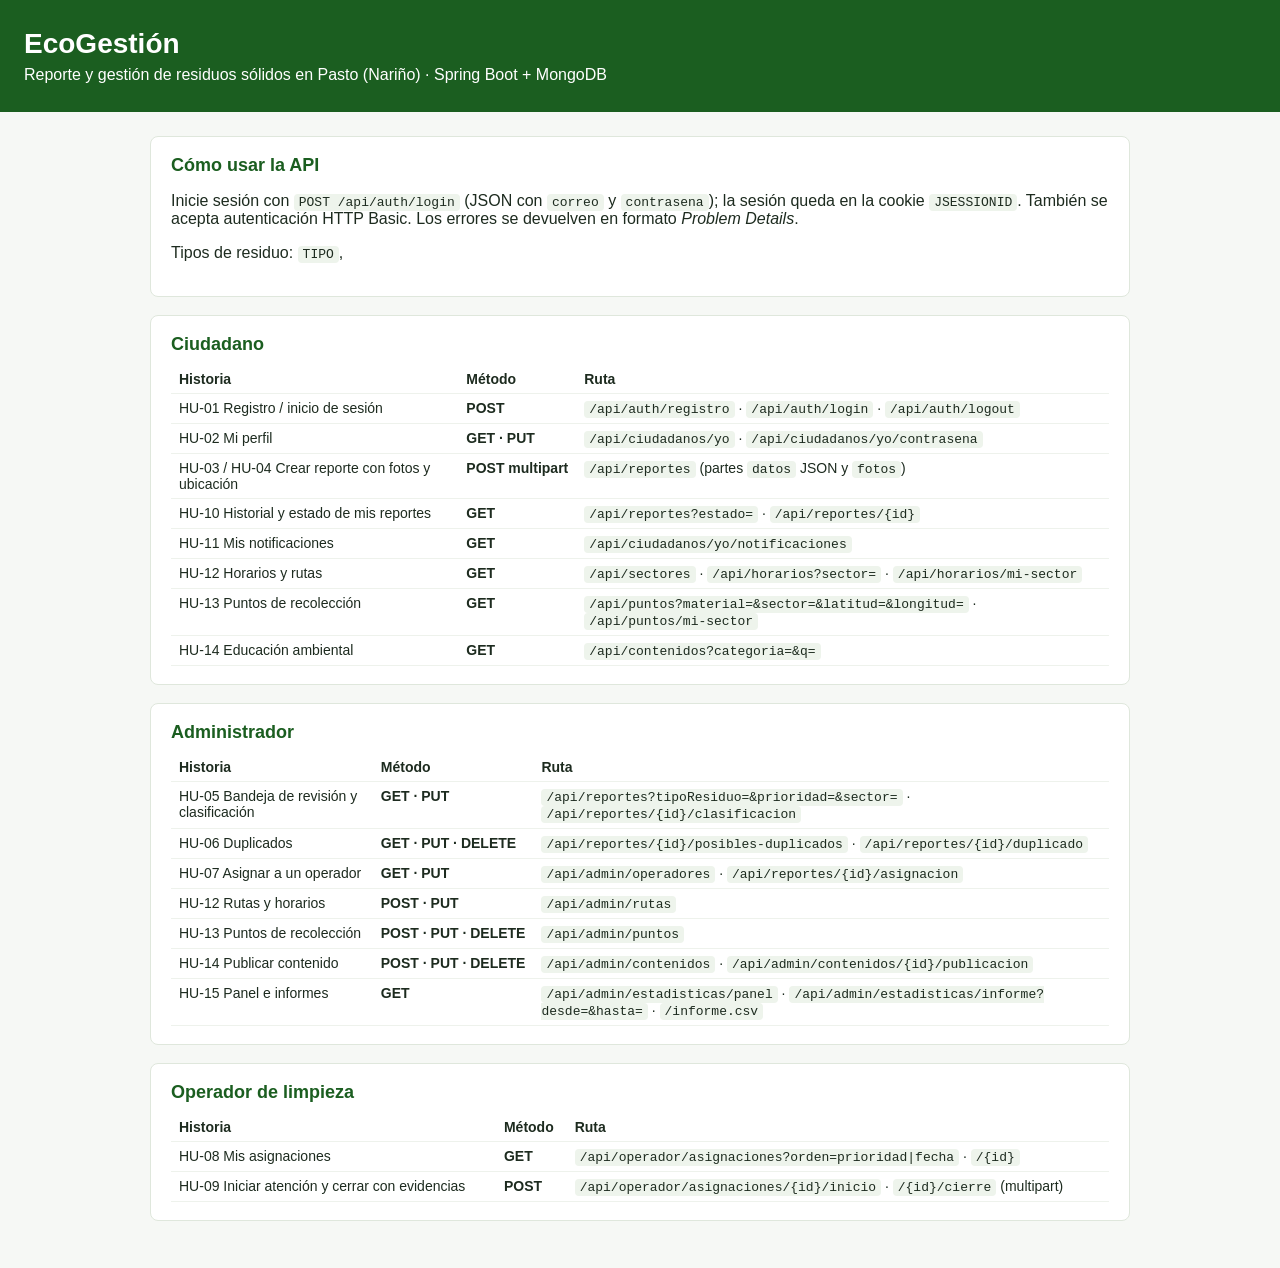
==== backend/src/main/resources/templates/index.html @ 68cafded "Backend Spring Boot + MongoDB de EcoGestión y diagramas alineados con el código - backend/: aplicaci" ====
<!DOCTYPE html>
<html lang="es" xmlns:th="http://www.thymeleaf.org">
<head>
    <meta charset="UTF-8">
    <meta name="viewport" content="width=device-width, initial-scale=1">
    <title>EcoGestión – API</title>
    <style>
        body { font-family: Arial, Helvetica, sans-serif; margin: 0; background: #f6f8f5; color: #1d2b1f; }
        header { background: #1b5e20; color: #fff; padding: 28px 24px; }
        header h1 { margin: 0 0 6px; font-size: 28px; }
        main { max-width: 980px; margin: 0 auto; padding: 24px 16px 48px; }
        section { background: #fff; border: 1px solid #dfe7dc; border-radius: 8px; padding: 18px 20px; margin-bottom: 18px; }
        h2 { font-size: 18px; margin: 0 0 10px; color: #1b5e20; }
        table { width: 100%; border-collapse: collapse; font-size: 14px; }
        th, td { text-align: left; padding: 6px 8px; border-bottom: 1px solid #eef2ec; vertical-align: top; }
        code { background: #eef4ec; padding: 1px 5px; border-radius: 4px; font-size: 13px; }
        .metodo { font-weight: bold; white-space: nowrap; }
        .rol { color: #5a6b5c; white-space: nowrap; }
    </style>
</head>
<body>
<header>
    <h1>EcoGestión</h1>
    <div>Reporte y gestión de residuos sólidos en Pasto (Nariño) · Spring Boot + MongoDB</div>
</header>
<main>
    <section>
        <h2>Cómo usar la API</h2>
        <p>Inicie sesión con <code>POST /api/auth/login</code> (JSON con <code>correo</code> y <code>contrasena</code>); la
            sesión queda en la cookie <code>JSESSIONID</code>. También se acepta autenticación HTTP Basic.
            Los errores se devuelven en formato <em>Problem Details</em>.</p>
        <p>Tipos de residuo: <span th:each="t, i : ${tipos}"><code th:text="${t}">TIPO</code><span th:if="${!i.last}">, </span></span></p>
    </section>
    <section>
        <h2>Ciudadano</h2>
        <table>
            <tr><th>Historia</th><th>Método</th><th>Ruta</th></tr>
            <tr><td>HU-01 Registro / inicio de sesión</td><td class="metodo">POST</td><td><code>/api/auth/registro</code> · <code>/api/auth/login</code> · <code>/api/auth/logout</code></td></tr>
            <tr><td>HU-02 Mi perfil</td><td class="metodo">GET · PUT</td><td><code>/api/ciudadanos/yo</code> · <code>/api/ciudadanos/yo/contrasena</code></td></tr>
            <tr><td>HU-03 / HU-04 Crear reporte con fotos y ubicación</td><td class="metodo">POST multipart</td><td><code>/api/reportes</code> (partes <code>datos</code> JSON y <code>fotos</code>)</td></tr>
            <tr><td>HU-10 Historial y estado de mis reportes</td><td class="metodo">GET</td><td><code>/api/reportes?estado=</code> · <code>/api/reportes/{id}</code></td></tr>
            <tr><td>HU-11 Mis notificaciones</td><td class="metodo">GET</td><td><code>/api/ciudadanos/yo/notificaciones</code></td></tr>
            <tr><td>HU-12 Horarios y rutas</td><td class="metodo">GET</td><td><code>/api/sectores</code> · <code>/api/horarios?sector=</code> · <code>/api/horarios/mi-sector</code></td></tr>
            <tr><td>HU-13 Puntos de recolección</td><td class="metodo">GET</td><td><code>/api/puntos?material=&amp;sector=&amp;latitud=&amp;longitud=</code> · <code>/api/puntos/mi-sector</code></td></tr>
            <tr><td>HU-14 Educación ambiental</td><td class="metodo">GET</td><td><code>/api/contenidos?categoria=&amp;q=</code></td></tr>
        </table>
    </section>
    <section>
        <h2>Administrador</h2>
        <table>
            <tr><th>Historia</th><th>Método</th><th>Ruta</th></tr>
            <tr><td>HU-05 Bandeja de revisión y clasificación</td><td class="metodo">GET · PUT</td><td><code>/api/reportes?tipoResiduo=&amp;prioridad=&amp;sector=</code> · <code>/api/reportes/{id}/clasificacion</code></td></tr>
            <tr><td>HU-06 Duplicados</td><td class="metodo">GET · PUT · DELETE</td><td><code>/api/reportes/{id}/posibles-duplicados</code> · <code>/api/reportes/{id}/duplicado</code></td></tr>
            <tr><td>HU-07 Asignar a un operador</td><td class="metodo">GET · PUT</td><td><code>/api/admin/operadores</code> · <code>/api/reportes/{id}/asignacion</code></td></tr>
            <tr><td>HU-12 Rutas y horarios</td><td class="metodo">POST · PUT</td><td><code>/api/admin/rutas</code></td></tr>
            <tr><td>HU-13 Puntos de recolección</td><td class="metodo">POST · PUT · DELETE</td><td><code>/api/admin/puntos</code></td></tr>
            <tr><td>HU-14 Publicar contenido</td><td class="metodo">POST · PUT · DELETE</td><td><code>/api/admin/contenidos</code> · <code>/api/admin/contenidos/{id}/publicacion</code></td></tr>
            <tr><td>HU-15 Panel e informes</td><td class="metodo">GET</td><td><code>/api/admin/estadisticas/panel</code> · <code>/api/admin/estadisticas/informe?desde=&amp;hasta=</code> · <code>/informe.csv</code></td></tr>
        </table>
    </section>
    <section>
        <h2>Operador de limpieza</h2>
        <table>
            <tr><th>Historia</th><th>Método</th><th>Ruta</th></tr>
            <tr><td>HU-08 Mis asignaciones</td><td class="metodo">GET</td><td><code>/api/operador/asignaciones?orden=prioridad|fecha</code> · <code>/{id}</code></td></tr>
            <tr><td>HU-09 Iniciar atención y cerrar con evidencias</td><td class="metodo">POST</td><td><code>/api/operador/asignaciones/{id}/inicio</code> · <code>/{id}/cierre</code> (multipart)</td></tr>
        </table>
    </section>
</main>
</body>
</html>
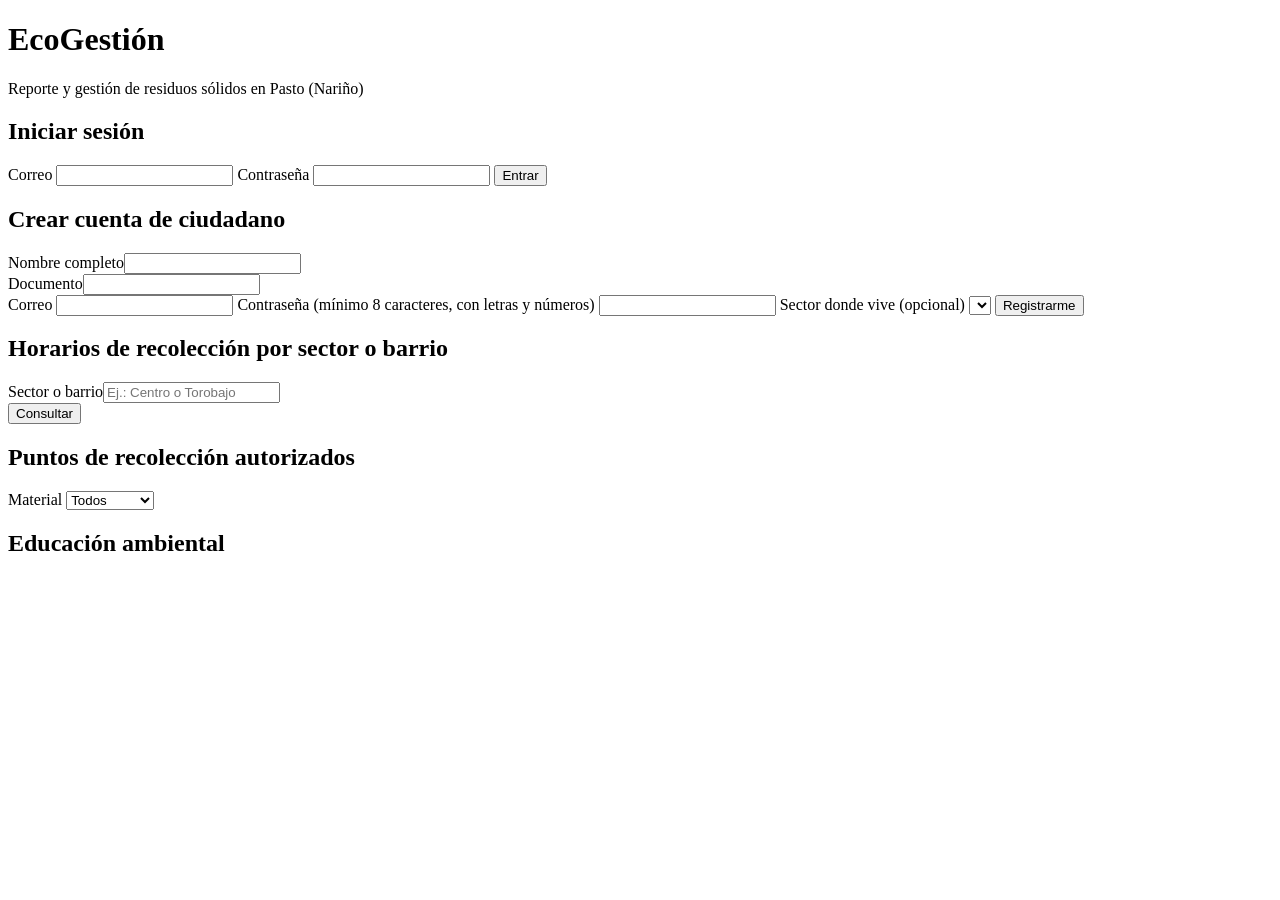
==== commit dcc7ad45: "Código comentado con patrones GRASP y frontend HTML básico - Cada clase del backend explica qué hace" ====
--- a/backend/src/main/resources/templates/index.html
+++ b/backend/src/main/resources/templates/index.html
@@ -1,71 +1,82 @@
 <!DOCTYPE html>
+<!--
+  Página de inicio (pública).
+  - Iniciar sesión: después lleva a la página del rol (ciudadano, administrador u operador). HU-01
+  - Registrarse como ciudadano. HU-01
+  - Consultas públicas: horarios por sector (HU-12), puntos de recolección (HU-13) y educación ambiental (HU-14).
+  La lógica está en /js/inicio.js.
+-->
 <html lang="es" xmlns:th="http://www.thymeleaf.org">
-<head>
-    <meta charset="UTF-8">
-    <meta name="viewport" content="width=device-width, initial-scale=1">
-    <title>EcoGestión – API</title>
-    <style>
-        body { font-family: Arial, Helvetica, sans-serif; margin: 0; background: #f6f8f5; color: #1d2b1f; }
-        header { background: #1b5e20; color: #fff; padding: 28px 24px; }
-        header h1 { margin: 0 0 6px; font-size: 28px; }
-        main { max-width: 980px; margin: 0 auto; padding: 24px 16px 48px; }
-        section { background: #fff; border: 1px solid #dfe7dc; border-radius: 8px; padding: 18px 20px; margin-bottom: 18px; }
-        h2 { font-size: 18px; margin: 0 0 10px; color: #1b5e20; }
-        table { width: 100%; border-collapse: collapse; font-size: 14px; }
-        th, td { text-align: left; padding: 6px 8px; border-bottom: 1px solid #eef2ec; vertical-align: top; }
-        code { background: #eef4ec; padding: 1px 5px; border-radius: 4px; font-size: 13px; }
-        .metodo { font-weight: bold; white-space: nowrap; }
-        .rol { color: #5a6b5c; white-space: nowrap; }
-    </style>
-</head>
+<head th:replace="~{fragmentos :: cabeza('Inicio')}"></head>
 <body>
-<header>
+<div class="portada">
     <h1>EcoGestión</h1>
-    <div>Reporte y gestión de residuos sólidos en Pasto (Nariño) · Spring Boot + MongoDB</div>
-</header>
+    <div>Reporte y gestión de residuos sólidos en Pasto (Nariño)</div>
+</div>
+
 <main>
+    <div class="columnas">
+        <section>
+            <h2>Iniciar sesión</h2>
+            <form id="formLogin">
+                <label for="loginCorreo">Correo</label>
+                <input id="loginCorreo" type="email" required>
+                <label for="loginContrasena">Contraseña</label>
+                <input id="loginContrasena" type="password" required>
+                <button type="submit">Entrar</button>
+            </form>
+            <div id="msgLogin" class="mensaje"></div>
+        </section>
+
+        <section>
+            <h2>Crear cuenta de ciudadano</h2>
+            <form id="formRegistro">
+                <div class="fila">
+                    <div><label for="regNombre">Nombre completo</label><input id="regNombre" required></div>
+                    <div><label for="regDocumento">Documento</label><input id="regDocumento" required></div>
+                </div>
+                <label for="regCorreo">Correo</label>
+                <input id="regCorreo" type="email" required>
+                <label for="regContrasena">Contraseña (mínimo 8 caracteres, con letras y números)</label>
+                <input id="regContrasena" type="password" required>
+                <label for="regSector">Sector donde vive (opcional)</label>
+                <select id="regSector"></select>
+                <button type="submit">Registrarme</button>
+            </form>
+            <div id="msgRegistro" class="mensaje"></div>
+        </section>
+    </div>
+
     <section>
-        <h2>Cómo usar la API</h2>
-        <p>Inicie sesión con <code>POST /api/auth/login</code> (JSON con <code>correo</code> y <code>contrasena</code>); la
-            sesión queda en la cookie <code>JSESSIONID</code>. También se acepta autenticación HTTP Basic.
-            Los errores se devuelven en formato <em>Problem Details</em>.</p>
-        <p>Tipos de residuo: <span th:each="t, i : ${tipos}"><code th:text="${t}">TIPO</code><span th:if="${!i.last}">, </span></span></p>
+        <h2>Horarios de recolección por sector o barrio</h2>
+        <div class="fila">
+            <div><label for="buscarSector">Sector o barrio</label><input id="buscarSector" placeholder="Ej.: Centro o Torobajo"></div>
+            <div style="flex:0"><button type="button" onclick="verHorarios()">Consultar</button></div>
+        </div>
+        <div id="msgHorarios" class="mensaje"></div>
+        <div id="horarios"></div>
     </section>
+
     <section>
-        <h2>Ciudadano</h2>
-        <table>
-            <tr><th>Historia</th><th>Método</th><th>Ruta</th></tr>
-            <tr><td>HU-01 Registro / inicio de sesión</td><td class="metodo">POST</td><td><code>/api/auth/registro</code> · <code>/api/auth/login</code> · <code>/api/auth/logout</code></td></tr>
-            <tr><td>HU-02 Mi perfil</td><td class="metodo">GET · PUT</td><td><code>/api/ciudadanos/yo</code> · <code>/api/ciudadanos/yo/contrasena</code></td></tr>
-            <tr><td>HU-03 / HU-04 Crear reporte con fotos y ubicación</td><td class="metodo">POST multipart</td><td><code>/api/reportes</code> (partes <code>datos</code> JSON y <code>fotos</code>)</td></tr>
-            <tr><td>HU-10 Historial y estado de mis reportes</td><td class="metodo">GET</td><td><code>/api/reportes?estado=</code> · <code>/api/reportes/{id}</code></td></tr>
-            <tr><td>HU-11 Mis notificaciones</td><td class="metodo">GET</td><td><code>/api/ciudadanos/yo/notificaciones</code></td></tr>
-            <tr><td>HU-12 Horarios y rutas</td><td class="metodo">GET</td><td><code>/api/sectores</code> · <code>/api/horarios?sector=</code> · <code>/api/horarios/mi-sector</code></td></tr>
-            <tr><td>HU-13 Puntos de recolección</td><td class="metodo">GET</td><td><code>/api/puntos?material=&amp;sector=&amp;latitud=&amp;longitud=</code> · <code>/api/puntos/mi-sector</code></td></tr>
-            <tr><td>HU-14 Educación ambiental</td><td class="metodo">GET</td><td><code>/api/contenidos?categoria=&amp;q=</code></td></tr>
-        </table>
+        <h2>Puntos de recolección autorizados</h2>
+        <div class="fila">
+            <div>
+                <label for="filtroMaterial">Material</label>
+                <select id="filtroMaterial" onchange="verPuntos()">
+                    <option value="">Todos</option>
+                    <option th:each="m : ${materiales}" th:value="${m}" th:text="${m}">MATERIAL</option>
+                </select>
+            </div>
+        </div>
+        <div id="puntos"></div>
     </section>
+
     <section>
-        <h2>Administrador</h2>
-        <table>
-            <tr><th>Historia</th><th>Método</th><th>Ruta</th></tr>
-            <tr><td>HU-05 Bandeja de revisión y clasificación</td><td class="metodo">GET · PUT</td><td><code>/api/reportes?tipoResiduo=&amp;prioridad=&amp;sector=</code> · <code>/api/reportes/{id}/clasificacion</code></td></tr>
-            <tr><td>HU-06 Duplicados</td><td class="metodo">GET · PUT · DELETE</td><td><code>/api/reportes/{id}/posibles-duplicados</code> · <code>/api/reportes/{id}/duplicado</code></td></tr>
-            <tr><td>HU-07 Asignar a un operador</td><td class="metodo">GET · PUT</td><td><code>/api/admin/operadores</code> · <code>/api/reportes/{id}/asignacion</code></td></tr>
-            <tr><td>HU-12 Rutas y horarios</td><td class="metodo">POST · PUT</td><td><code>/api/admin/rutas</code></td></tr>
-            <tr><td>HU-13 Puntos de recolección</td><td class="metodo">POST · PUT · DELETE</td><td><code>/api/admin/puntos</code></td></tr>
-            <tr><td>HU-14 Publicar contenido</td><td class="metodo">POST · PUT · DELETE</td><td><code>/api/admin/contenidos</code> · <code>/api/admin/contenidos/{id}/publicacion</code></td></tr>
-            <tr><td>HU-15 Panel e informes</td><td class="metodo">GET</td><td><code>/api/admin/estadisticas/panel</code> · <code>/api/admin/estadisticas/informe?desde=&amp;hasta=</code> · <code>/informe.csv</code></td></tr>
-        </table>
-    </section>
-    <section>
-        <h2>Operador de limpieza</h2>
-        <table>
-            <tr><th>Historia</th><th>Método</th><th>Ruta</th></tr>
-            <tr><td>HU-08 Mis asignaciones</td><td class="metodo">GET</td><td><code>/api/operador/asignaciones?orden=prioridad|fecha</code> · <code>/{id}</code></td></tr>
-            <tr><td>HU-09 Iniciar atención y cerrar con evidencias</td><td class="metodo">POST</td><td><code>/api/operador/asignaciones/{id}/inicio</code> · <code>/{id}/cierre</code> (multipart)</td></tr>
-        </table>
+        <h2>Educación ambiental</h2>
+        <div id="contenidos"></div>
     </section>
 </main>
+
+<script th:src="@{/js/inicio.js}"></script>
 </body>
 </html>
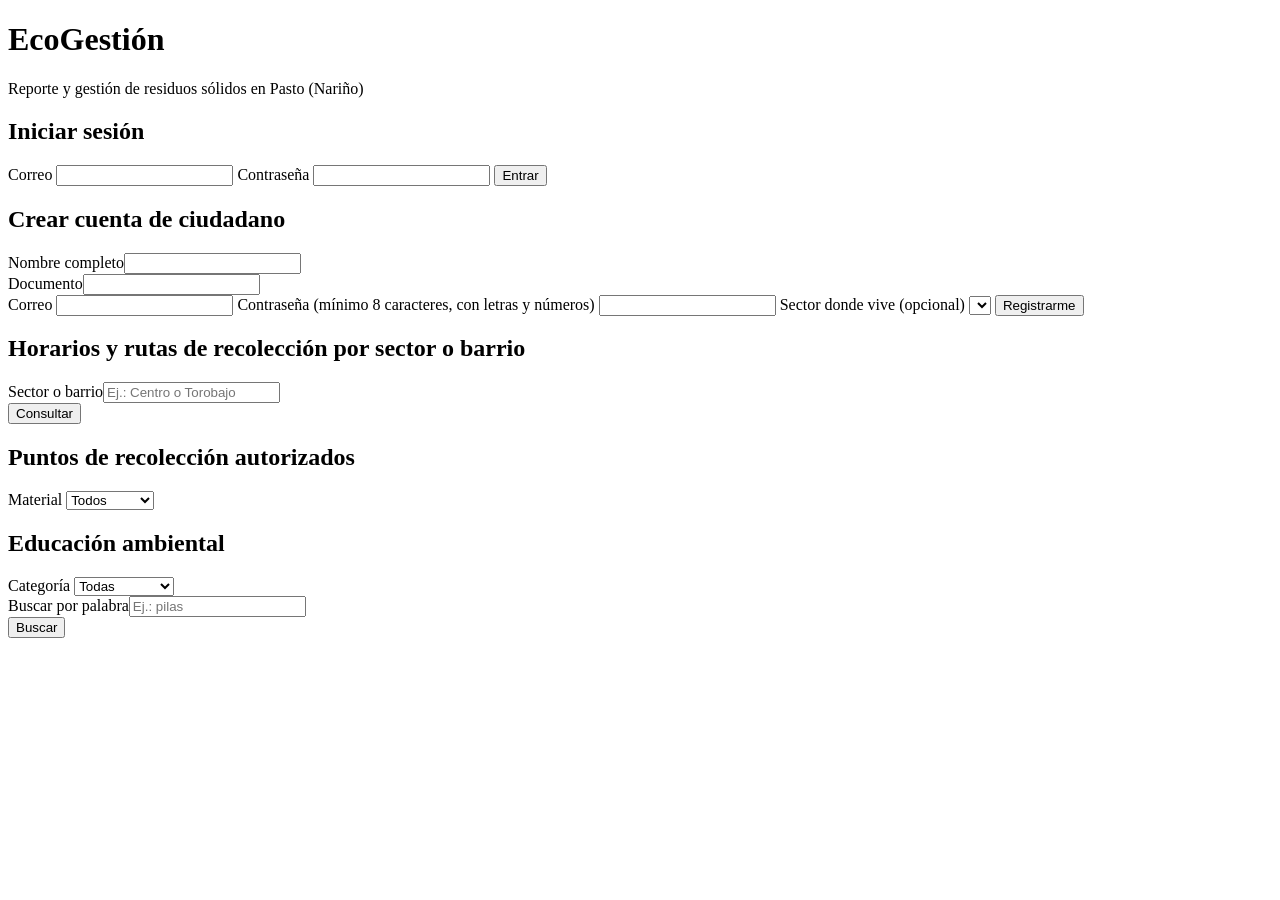
==== commit ffa0c55e: "Coherencia con el caso: mapas, gestion de rutas y diagramas en Visual Paradigm Revisión del caso de " ====
--- a/backend/src/main/resources/templates/index.html
+++ b/backend/src/main/resources/templates/index.html
@@ -3,7 +3,8 @@
   Página de inicio (pública).
   - Iniciar sesión: después lleva a la página del rol (ciudadano, administrador u operador). HU-01
   - Registrarse como ciudadano. HU-01
-  - Consultas públicas: horarios por sector (HU-12), puntos de recolección (HU-13) y educación ambiental (HU-14).
+  - Consultas públicas: horarios y rutas por sector o barrio con su recorrido en el mapa (HU-12),
+    puntos de recolección en el mapa (HU-13) y educación ambiental por categoría y palabra (HU-14).
   La lógica está en /js/inicio.js.
 -->
 <html lang="es" xmlns:th="http://www.thymeleaf.org">
@@ -48,13 +49,14 @@
     </div>
 
     <section>
-        <h2>Horarios de recolección por sector o barrio</h2>
+        <h2>Horarios y rutas de recolección por sector o barrio</h2>
         <div class="fila">
             <div><label for="buscarSector">Sector o barrio</label><input id="buscarSector" placeholder="Ej.: Centro o Torobajo"></div>
             <div style="flex:0"><button type="button" onclick="verHorarios()">Consultar</button></div>
         </div>
         <div id="msgHorarios" class="mensaje"></div>
         <div id="horarios"></div>
+        <div id="mapaRutas" class="mapa pequeno"></div>
     </section>
 
     <section>
@@ -68,11 +70,23 @@
                 </select>
             </div>
         </div>
+        <div id="mapaPuntos" class="mapa"></div>
         <div id="puntos"></div>
     </section>
 
     <section>
         <h2>Educación ambiental</h2>
+        <div class="fila">
+            <div>
+                <label for="filtroCategoria">Categoría</label>
+                <select id="filtroCategoria" onchange="verContenidos()">
+                    <option value="">Todas</option>
+                    <option th:each="c : ${categorias}" th:value="${c}" th:text="${c}">CATEGORIA</option>
+                </select>
+            </div>
+            <div><label for="buscarContenido">Buscar por palabra</label><input id="buscarContenido" placeholder="Ej.: pilas"></div>
+            <div style="flex:0"><button type="button" onclick="verContenidos()">Buscar</button></div>
+        </div>
         <div id="contenidos"></div>
     </section>
 </main>
